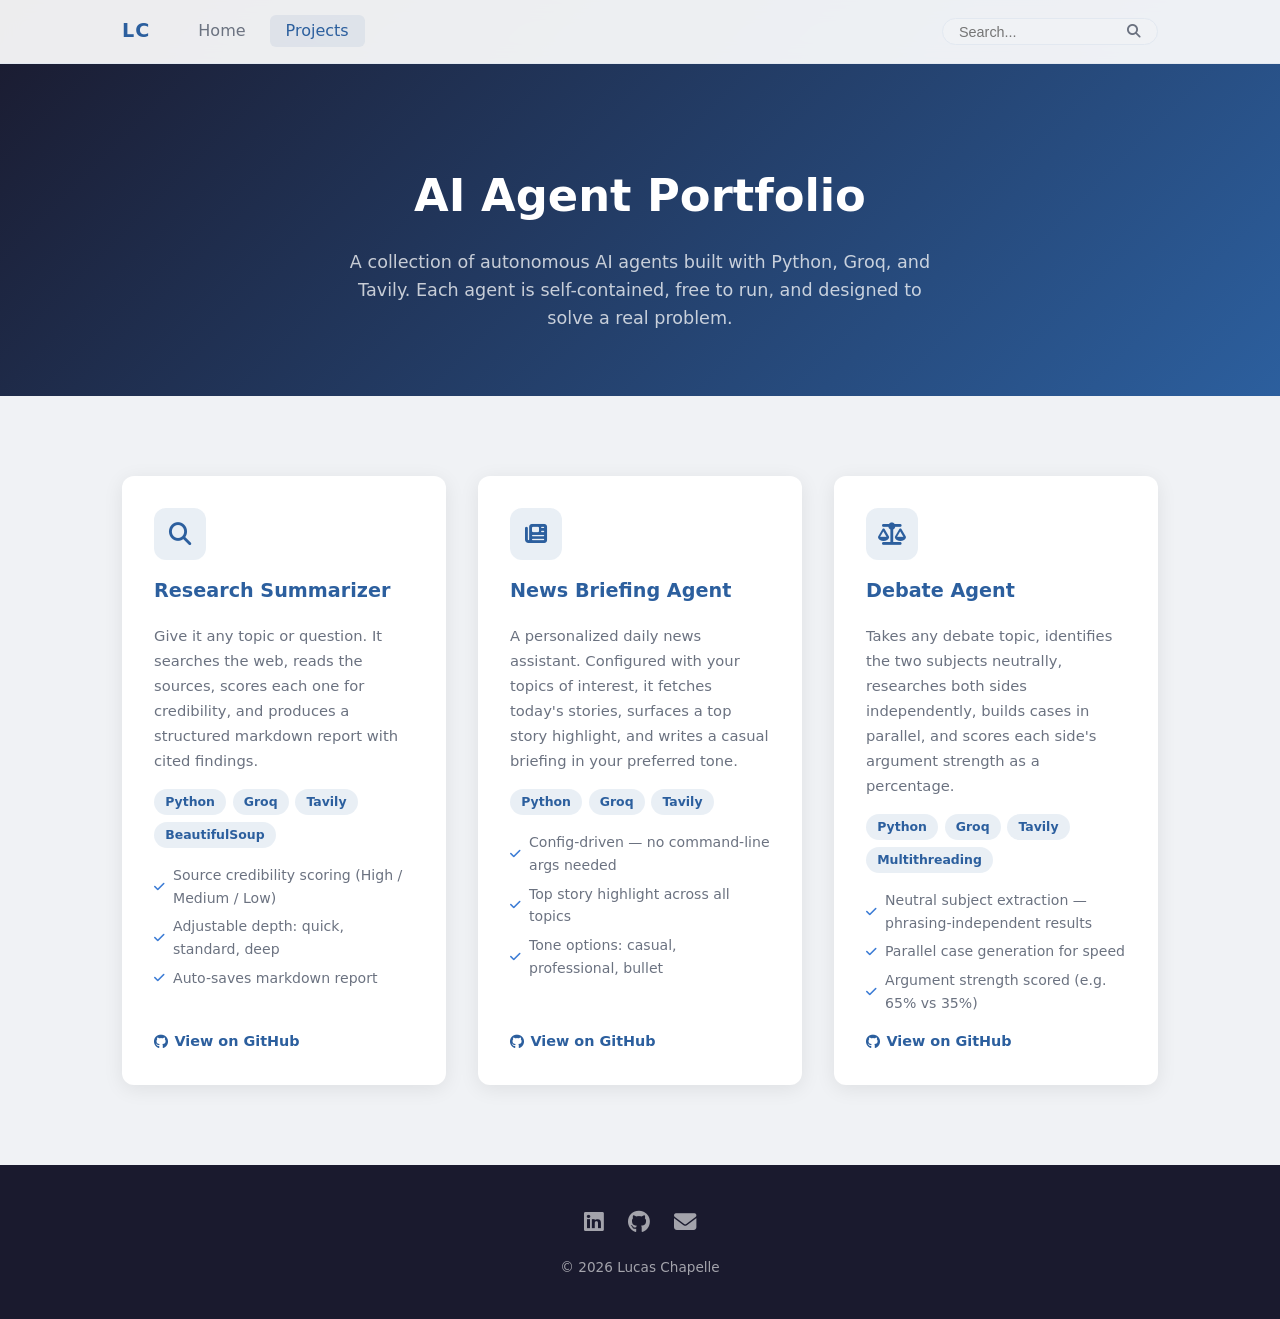
==== projects.html @ 03fcc6c4 "Initial portfolio commit" ====
<!DOCTYPE html>
<html lang="en">
<head>
  <meta charset="UTF-8" />
  <meta name="viewport" content="width=device-width, initial-scale=1.0" />
  <title>Projects — Lucas Chapelle</title>
  <link rel="stylesheet" href="css/style.css" />
  <link rel="stylesheet" href="https://cdnjs.cloudflare.com/ajax/libs/font-awesome/6.5.0/css/all.min.css" />
</head>
<body>

  <!-- HEADER -->
  <header id="site-header">
    <nav>
      <div class="nav-logo">LC</div>
      <ul class="nav-links">
        <li><a href="index.html">Home</a></li>
        <li><a href="projects.html" class="active">Projects</a></li>
      </ul>
      <div class="nav-search">
        <input type="text" id="search-input" placeholder="Search..." />
        <i class="fas fa-search"></i>
      </div>
    </nav>
  </header>

  <!-- PROJECTS HERO -->
  <section id="projects-hero">
    <div class="container">
      <h1>AI Agent Portfolio</h1>
      <p>A collection of autonomous AI agents built with Python, Groq, and Tavily. Each agent is self-contained, free to run, and designed to solve a real problem.</p>
    </div>
  </section>

  <!-- PROJECTS GRID -->
  <section id="projects">
    <div class="container">
      <div class="projects-grid">

        <div class="project-card">
          <div class="project-icon"><i class="fas fa-magnifying-glass"></i></div>
          <h3>Research Summarizer</h3>
          <p class="project-desc">
            Give it any topic or question. It searches the web, reads the sources,
            scores each one for credibility, and produces a structured markdown report
            with cited findings.
          </p>
          <div class="project-tags">
            <span>Python</span><span>Groq</span><span>Tavily</span><span>BeautifulSoup</span>
          </div>
          <div class="project-highlights">
            <p><i class="fas fa-check"></i> Source credibility scoring (High / Medium / Low)</p>
            <p><i class="fas fa-check"></i> Adjustable depth: quick, standard, deep</p>
            <p><i class="fas fa-check"></i> Auto-saves markdown report</p>
          </div>
          <a href="https://github.com/LChap/ai-agents" target="_blank" class="project-link">
            <i class="fab fa-github"></i> View on GitHub
          </a>
        </div>

        <div class="project-card">
          <div class="project-icon"><i class="fas fa-newspaper"></i></div>
          <h3>News Briefing Agent</h3>
          <p class="project-desc">
            A personalized daily news assistant. Configured with your topics of interest,
            it fetches today's stories, surfaces a top story highlight, and writes a
            casual briefing in your preferred tone.
          </p>
          <div class="project-tags">
            <span>Python</span><span>Groq</span><span>Tavily</span>
          </div>
          <div class="project-highlights">
            <p><i class="fas fa-check"></i> Config-driven — no command-line args needed</p>
            <p><i class="fas fa-check"></i> Top story highlight across all topics</p>
            <p><i class="fas fa-check"></i> Tone options: casual, professional, bullet</p>
          </div>
          <a href="https://github.com/LChap/ai-agents" target="_blank" class="project-link">
            <i class="fab fa-github"></i> View on GitHub
          </a>
        </div>

        <div class="project-card">
          <div class="project-icon"><i class="fas fa-scale-balanced"></i></div>
          <h3>Debate Agent</h3>
          <p class="project-desc">
            Takes any debate topic, identifies the two subjects neutrally, researches
            both sides independently, builds cases in parallel, and scores each side's
            argument strength as a percentage.
          </p>
          <div class="project-tags">
            <span>Python</span><span>Groq</span><span>Tavily</span><span>Multithreading</span>
          </div>
          <div class="project-highlights">
            <p><i class="fas fa-check"></i> Neutral subject extraction — phrasing-independent results</p>
            <p><i class="fas fa-check"></i> Parallel case generation for speed</p>
            <p><i class="fas fa-check"></i> Argument strength scored (e.g. 65% vs 35%)</p>
          </div>
          <a href="https://github.com/LChap/ai-agents" target="_blank" class="project-link">
            <i class="fab fa-github"></i> View on GitHub
          </a>
        </div>

      </div>
    </div>
  </section>

  <!-- FOOTER -->
  <footer>
    <div class="footer-links">
      <a href="https://linkedin.com/in/lucas-chapelle-/" target="_blank"><i class="fab fa-linkedin"></i></a>
      <a href="https://github.com/LChap" target="_blank"><i class="fab fa-github"></i></a>
      <a href="mailto:lukechapeller@gmail.com"><i class="fas fa-envelope"></i></a>
    </div>
    <p>&copy; 2026 Lucas Chapelle</p>
  </footer>

  <script src="js/main.js"></script>
</body>
</html>
---- css/style.css ----
/* ============================================================
   BASE & VARIABLES
   ============================================================ */
:root {
  --bg:         #f0f2f5;
  --surface:    #ffffff;
  --blue:       #2c5f9e;
  --blue-light: #3a7bd5;
  --text:       #1a1a2e;
  --text-muted: #6b7280;
  --border:     #e2e8f0;
  --radius:     12px;
  --shadow:     0 4px 20px rgba(0,0,0,0.08);
  --header-h:   64px;
}

* { margin: 0; padding: 0; box-sizing: border-box; }

html { scroll-behavior: smooth; }

body {
  font-family: 'Segoe UI', system-ui, sans-serif;
  background: var(--bg);
  color: var(--text);
  line-height: 1.6;
}

.container {
  max-width: 1100px;
  margin: 0 auto;
  padding: 0 2rem;
}

h2 {
  font-size: 1.8rem;
  color: var(--blue);
  margin-bottom: 1.2rem;
}

/* ============================================================
   HEADER
   ============================================================ */
#site-header {
  position: fixed;
  top: 0; left: 0; right: 0;
  height: var(--header-h);
  background: rgba(255,255,255,0.92);
  backdrop-filter: blur(10px);
  border-bottom: 1px solid var(--border);
  z-index: 1000;
  transition: box-shadow 0.3s;
}

#site-header.scrolled { box-shadow: var(--shadow); }

nav {
  max-width: 1100px;
  margin: 0 auto;
  padding: 0 2rem;
  height: 100%;
  display: flex;
  align-items: center;
  gap: 2rem;
}

.nav-logo {
  font-weight: 700;
  font-size: 1.2rem;
  color: var(--blue);
  letter-spacing: 1px;
  flex-shrink: 0;
}

.nav-links {
  display: flex;
  list-style: none;
  gap: 0.5rem;
  flex: 1;
}

.nav-links a {
  text-decoration: none;
  color: var(--text-muted);
  padding: 0.4rem 1rem;
  border-radius: 6px;
  font-weight: 500;
  transition: color 0.2s, background 0.2s;
}

.nav-links a:hover,
.nav-links a.active {
  color: var(--blue);
  background: rgba(44,95,158,0.08);
}

.nav-search {
  display: flex;
  align-items: center;
  gap: 0.5rem;
  background: var(--bg);
  border: 1px solid var(--border);
  border-radius: 20px;
  padding: 0.3rem 1rem;
}

.nav-search input {
  border: none;
  background: transparent;
  outline: none;
  font-size: 0.9rem;
  color: var(--text);
  width: 160px;
}

.nav-search i { color: var(--text-muted); font-size: 0.85rem; }

/* ============================================================
   HERO
   ============================================================ */
#hero {
  position: relative;
  height: 100vh;
  display: flex;
  align-items: center;
  justify-content: center;
  overflow: hidden;
  text-align: center;
}

.hero-bg {
  position: absolute;
  inset: -20%;
  background: linear-gradient(135deg, #1a1a2e 0%, #16213e 50%, #2c5f9e 100%);
  will-change: transform;
}

.hero-content {
  position: relative;
  z-index: 2;
  display: flex;
  flex-direction: column;
  align-items: center;
  gap: 1rem;
}

.headshot {
  width: 160px;
  height: 160px;
  border-radius: 50%;
  object-fit: cover;
  object-position: center top;
  border: 4px solid rgba(255,255,255,0.3);
  box-shadow: 0 8px 32px rgba(0,0,0,0.4);
}

.hero-content h1 {
  font-size: 3rem;
  color: #fff;
  font-weight: 700;
  letter-spacing: -0.5px;
}

.hero-content .title {
  font-size: 1.2rem;
  color: rgba(255,255,255,0.75);
  letter-spacing: 1px;
}

.social-links {
  display: flex;
  gap: 1rem;
  margin-top: 0.5rem;
}

.social-links a {
  color: #fff;
  text-decoration: none;
  background: rgba(255,255,255,0.15);
  padding: 0.5rem 1.2rem;
  border-radius: 20px;
  font-size: 0.9rem;
  display: flex;
  align-items: center;
  gap: 0.4rem;
  transition: background 0.2s;
}

.social-links a:hover { background: rgba(255,255,255,0.28); }

.scroll-hint {
  position: absolute;
  bottom: 2rem;
  color: rgba(255,255,255,0.5);
  font-size: 0.85rem;
  animation: bounce 2s infinite;
}

@keyframes bounce {
  0%, 100% { transform: translateY(0); }
  50%       { transform: translateY(8px); }
}

/* ============================================================
   ABOUT / EDUCATION
   ============================================================ */
#about {
  padding: 6rem 0;
  background: var(--bg);
}

.profile-text {
  font-size: 1.1rem;
  color: var(--text-muted);
  max-width: 700px;
  margin-bottom: 3rem;
  line-height: 1.8;
}

.education-grid {
  display: grid;
  grid-template-columns: 1fr 1fr;
  gap: 1.5rem;
}

.edu-card {
  background: var(--surface);
  border-radius: var(--radius);
  padding: 1.8rem;
  box-shadow: var(--shadow);
  border-left: 4px solid var(--blue);
}

.edu-card h3 { color: var(--blue); margin-bottom: 0.3rem; }
.edu-card .school { font-weight: 600; margin-bottom: 0.2rem; }
.edu-card .date { color: var(--text-muted); font-size: 0.9rem; margin-bottom: 0.6rem; }
.edu-card .courses { font-size: 0.85rem; color: var(--text-muted); }

/* ============================================================
   EXPERIENCE & SKILLS
   ============================================================ */
#experience {
  padding: 6rem 0;
  background: var(--surface);
}

.experience-layout {
  display: grid;
  grid-template-columns: 320px 1fr;
  gap: 4rem;
  align-items: start;
}

/* Skills */
.skills-panel { position: sticky; top: calc(var(--header-h) + 2rem); }

.skills-list { display: flex; flex-direction: column; gap: 1rem; }

.skill-item span {
  display: block;
  font-size: 0.9rem;
  font-weight: 600;
  margin-bottom: 0.3rem;
  color: var(--text);
  transition: color 0.2s;
}

.skill-bar {
  height: 8px;
  background: var(--border);
  border-radius: 4px;
  overflow: hidden;
}

.skill-fill {
  height: 100%;
  width: 0%;
  background: linear-gradient(90deg, var(--blue), var(--blue-light));
  border-radius: 4px;
  transition: width 0.6s ease, opacity 0.2s;
}

.skill-item:hover span { color: var(--blue); }
.skill-item:hover .skill-fill { opacity: 0.85; }

/* Experience */
.exp-card {
  background: var(--bg);
  border-radius: var(--radius);
  padding: 1.5rem 1.8rem;
  margin-bottom: 1.2rem;
  border-left: 4px solid var(--blue-light);
  transition: transform 0.2s, box-shadow 0.2s;
}

.exp-card:hover {
  transform: translateX(4px);
  box-shadow: var(--shadow);
}

.exp-header {
  display: flex;
  justify-content: space-between;
  align-items: baseline;
  margin-bottom: 0.2rem;
}

.exp-card h3 { color: var(--blue); font-size: 1rem; }
.exp-card .date { font-size: 0.82rem; color: var(--text-muted); }
.exp-card .company { font-weight: 600; margin-bottom: 0.6rem; font-size: 0.9rem; }
.exp-card ul { padding-left: 1.2rem; }
.exp-card li { font-size: 0.9rem; color: var(--text-muted); margin-bottom: 0.3rem; }

/* ============================================================
   INTERESTS
   ============================================================ */
#interests {
  padding: 6rem 0;
  background: var(--bg);
  text-align: center;
}

.interests-sub {
  color: var(--text-muted);
  margin-bottom: 3rem;
  font-size: 1rem;
}

.interests-grid {
  display: flex;
  justify-content: center;
  gap: 2rem;
  flex-wrap: wrap;
}

.interest-card {
  background: var(--surface);
  border-radius: var(--radius);
  padding: 2.5rem 2rem;
  width: 160px;
  box-shadow: var(--shadow);
  transition: transform 0.25s, box-shadow 0.25s;
  cursor: default;
}

.interest-card:hover {
  transform: translateY(-8px);
  box-shadow: 0 12px 30px rgba(44,95,158,0.15);
}

.interest-card i {
  font-size: 2.5rem;
  color: var(--blue);
  margin-bottom: 1rem;
  display: block;
}

.interest-card p { font-weight: 600; color: var(--text-muted); }

/* ============================================================
   FOOTER
   ============================================================ */
footer {
  background: #1a1a2e;
  color: rgba(255,255,255,0.6);
  text-align: center;
  padding: 2.5rem 1rem;
}

.footer-links {
  display: flex;
  justify-content: center;
  gap: 1.5rem;
  margin-bottom: 1rem;
}

.footer-links a {
  color: rgba(255,255,255,0.6);
  font-size: 1.4rem;
  transition: color 0.2s;
}

.footer-links a:hover { color: #fff; }

footer p { font-size: 0.85rem; }

/* ============================================================
   PROJECTS PAGE
   ============================================================ */
#projects-hero {
  padding: 10rem 0 4rem;
  background: linear-gradient(135deg, #1a1a2e, #2c5f9e);
  text-align: center;
  color: #fff;
}

#projects-hero h1 {
  font-size: 2.8rem;
  margin-bottom: 1rem;
}

#projects-hero p {
  color: rgba(255,255,255,0.75);
  font-size: 1.1rem;
  max-width: 600px;
  margin: 0 auto;
}

#projects { padding: 5rem 0; }

.projects-grid {
  display: grid;
  grid-template-columns: repeat(auto-fit, minmax(320px, 1fr));
  gap: 2rem;
}

.project-card {
  background: var(--surface);
  border-radius: var(--radius);
  padding: 2rem;
  box-shadow: var(--shadow);
  display: flex;
  flex-direction: column;
  gap: 1rem;
  transition: transform 0.25s, box-shadow 0.25s;
}

.project-card:hover {
  transform: translateY(-6px);
  box-shadow: 0 16px 40px rgba(44,95,158,0.15);
}

.project-icon {
  width: 52px;
  height: 52px;
  background: rgba(44,95,158,0.1);
  border-radius: 12px;
  display: flex;
  align-items: center;
  justify-content: center;
}

.project-icon i { font-size: 1.4rem; color: var(--blue); }

.project-card h3 { color: var(--blue); font-size: 1.2rem; }

.project-desc { color: var(--text-muted); font-size: 0.92rem; line-height: 1.7; }

.project-tags {
  display: flex;
  flex-wrap: wrap;
  gap: 0.4rem;
}

.project-tags span {
  background: rgba(44,95,158,0.1);
  color: var(--blue);
  font-size: 0.78rem;
  font-weight: 600;
  padding: 0.2rem 0.7rem;
  border-radius: 20px;
}

.project-highlights { display: flex; flex-direction: column; gap: 0.4rem; }

.project-highlights p {
  font-size: 0.88rem;
  color: var(--text-muted);
  display: flex;
  align-items: center;
  gap: 0.5rem;
}

.project-highlights i { color: var(--blue-light); font-size: 0.75rem; }

.project-link {
  margin-top: auto;
  display: inline-flex;
  align-items: center;
  gap: 0.4rem;
  color: var(--blue);
  text-decoration: none;
  font-weight: 600;
  font-size: 0.9rem;
  transition: gap 0.2s;
}

.project-link:hover { gap: 0.7rem; }

/* ============================================================
   RESPONSIVE
   ============================================================ */
@media (max-width: 768px) {
  .education-grid { grid-template-columns: 1fr; }
  .experience-layout { grid-template-columns: 1fr; }
  .skills-panel { position: static; }
  .hero-content h1 { font-size: 2rem; }
  .nav-search input { width: 100px; }
}
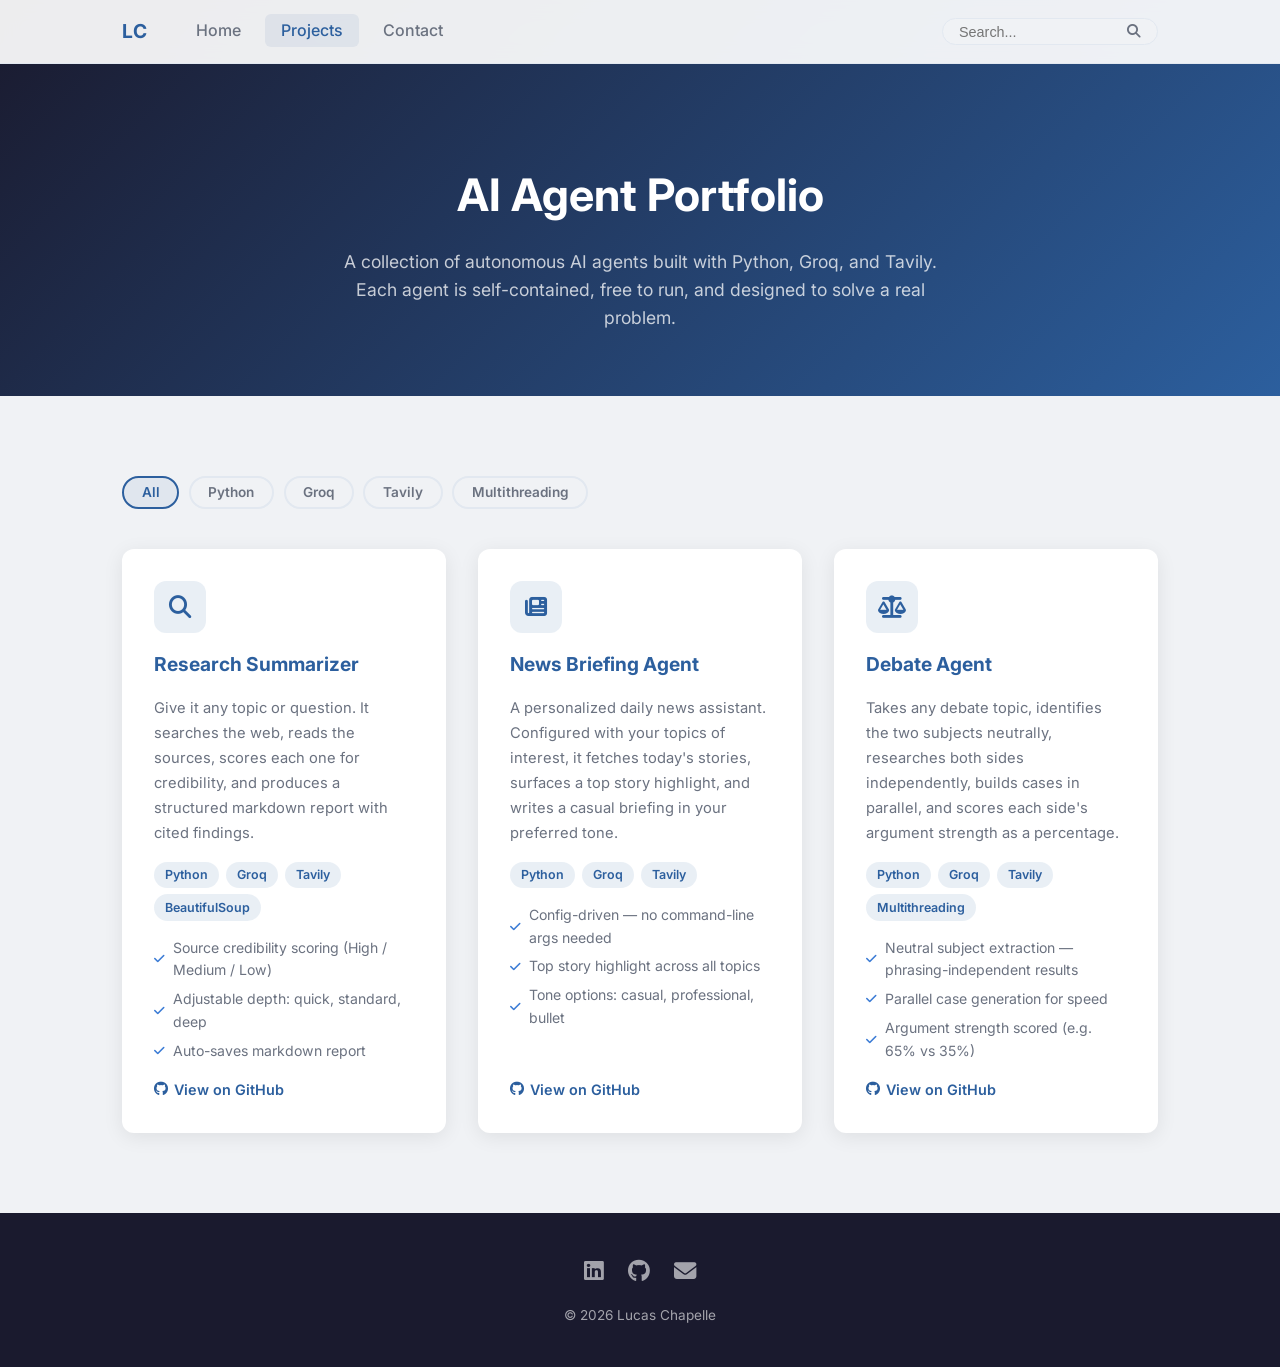
==== commit e683d3f7: "UI and UX updates with additional functionality" ====
--- a/projects.html
+++ b/projects.html
@@ -16,6 +16,7 @@
       <ul class="nav-links">
         <li><a href="index.html">Home</a></li>
         <li><a href="projects.html" class="active">Projects</a></li>
+        <li><a href="index.html#contact">Contact</a></li>
       </ul>
       <div class="nav-search">
         <input type="text" id="search-input" placeholder="Search..." />
@@ -35,6 +36,13 @@
   <!-- PROJECTS GRID -->
   <section id="projects">
     <div class="container">
+      <div class="project-filters">
+        <button class="filter-btn active" data-filter="all">All</button>
+        <button class="filter-btn" data-filter="Python">Python</button>
+        <button class="filter-btn" data-filter="Groq">Groq</button>
+        <button class="filter-btn" data-filter="Tavily">Tavily</button>
+        <button class="filter-btn" data-filter="Multithreading">Multithreading</button>
+      </div>
       <div class="projects-grid">
 
         <div class="project-card">
@@ -114,6 +122,7 @@
     <p>&copy; 2026 Lucas Chapelle</p>
   </footer>
 
+  <button id="back-to-top" aria-label="Back to top"><i class="fas fa-arrow-up"></i></button>
   <script src="js/main.js"></script>
 </body>
 </html>
--- a/css/style.css
+++ b/css/style.css
@@ -1,3 +1,8 @@
+/* ============================================================
+   FONT
+   ============================================================ */
+@import url('https://fonts.googleapis.com/css2?family=Inter:wght@400;500;600;700&display=swap');
+
 /* ============================================================
    BASE & VARIABLES
    ============================================================ */
@@ -19,7 +24,7 @@
 html { scroll-behavior: smooth; }
 
 body {
-  font-family: 'Segoe UI', system-ui, sans-serif;
+  font-family: 'Inter', 'Segoe UI', system-ui, sans-serif;
   background: var(--bg);
   color: var(--text);
   line-height: 1.6;
@@ -245,42 +250,65 @@
 
 .experience-layout {
   display: grid;
-  grid-template-columns: 320px 1fr;
+  grid-template-columns: 280px 1fr;
   gap: 4rem;
   align-items: start;
-}
-
-/* Skills */
-.skills-panel { position: sticky; top: calc(var(--header-h) + 2rem); }
-
-.skills-list { display: flex; flex-direction: column; gap: 1rem; }
-
-.skill-item span {
-  display: block;
-  font-size: 0.9rem;
-  font-weight: 600;
-  margin-bottom: 0.3rem;
-  color: var(--text);
-  transition: color 0.2s;
-}
-
-.skill-bar {
-  height: 8px;
-  background: var(--border);
-  border-radius: 4px;
-  overflow: hidden;
-}
-
-.skill-fill {
+  grid-auto-rows: min-content;
+}
+
+/* Skills — Hexagon Grid */
+.skills-panel {
+  align-self: start;
+  position: sticky;
+  top: calc(var(--header-h) + 2rem);
+}
+
+.hex-grid {
+  display: grid;
+  grid-template-columns: repeat(3, 80px);
+  gap: 8px;
+}
+
+.hex {
+  width: 80px;
+  height: 80px;
+  background: linear-gradient(135deg, var(--blue), var(--blue-light));
+  border-radius: 14px;
+  transform: rotate(30deg);
+  display: flex;
+  align-items: center;
+  justify-content: center;
+  cursor: default;
+  transition: transform 0.25s, box-shadow 0.25s;
+}
+
+.hex:hover {
+  transform: rotate(30deg) scale(1.15);
+  box-shadow: 0 0 22px rgba(58,123,213,0.75);
+  z-index: 2;
+}
+
+.hex-inner {
+  transform: rotate(-30deg);
+  display: flex;
+  flex-direction: column;
+  align-items: center;
+  justify-content: center;
+  gap: 4px;
+  color: #fff;
+  text-align: center;
+  width: 100%;
   height: 100%;
-  width: 0%;
-  background: linear-gradient(90deg, var(--blue), var(--blue-light));
-  border-radius: 4px;
-  transition: width 0.6s ease, opacity 0.2s;
-}
-
-.skill-item:hover span { color: var(--blue); }
-.skill-item:hover .skill-fill { opacity: 0.85; }
+}
+
+.hex-inner i { font-size: 1.2rem; }
+
+.hex-inner span {
+  font-size: 0.6rem;
+  font-weight: 700;
+  letter-spacing: 0.3px;
+  line-height: 1.1;
+}
 
 /* Experience */
 .exp-card {
@@ -487,6 +515,166 @@
 .project-link:hover { gap: 0.7rem; }
 
 /* ============================================================
+   HERO CTAs
+   ============================================================ */
+.hero-ctas {
+  display: flex;
+  gap: 1rem;
+  margin-top: 0.5rem;
+  flex-wrap: wrap;
+  justify-content: center;
+}
+
+.btn-hero-primary {
+  background: var(--blue);
+  color: #fff;
+  text-decoration: none;
+  padding: 0.75rem 1.8rem;
+  border-radius: 30px;
+  font-weight: 600;
+  font-size: 0.95rem;
+  display: inline-flex;
+  align-items: center;
+  gap: 0.5rem;
+  transition: background 0.2s, transform 0.2s;
+}
+
+.btn-hero-primary:hover {
+  background: var(--blue-light);
+  transform: translateY(-2px);
+}
+
+.btn-hero-outline {
+  color: #fff;
+  text-decoration: none;
+  padding: 0.75rem 1.8rem;
+  border-radius: 30px;
+  border: 2px solid rgba(255,255,255,0.5);
+  font-weight: 600;
+  font-size: 0.95rem;
+  transition: border-color 0.2s, transform 0.2s;
+}
+
+.btn-hero-outline:hover {
+  border-color: rgba(255,255,255,0.9);
+  transform: translateY(-2px);
+}
+
+/* ============================================================
+   CONTACT
+   ============================================================ */
+#contact {
+  padding: 6rem 0;
+  background: var(--surface);
+  text-align: center;
+}
+
+.contact-sub {
+  color: var(--text-muted);
+  font-size: 1rem;
+  max-width: 520px;
+  margin: 0 auto 3rem;
+  line-height: 1.7;
+}
+
+.contact-actions {
+  display: flex;
+  justify-content: center;
+  gap: 1rem;
+  flex-wrap: wrap;
+}
+
+.btn-contact {
+  display: inline-flex;
+  align-items: center;
+  gap: 0.5rem;
+  padding: 0.75rem 1.6rem;
+  border-radius: 30px;
+  text-decoration: none;
+  font-weight: 600;
+  font-size: 0.92rem;
+  background: var(--blue);
+  color: #fff;
+  transition: background 0.2s, transform 0.2s;
+}
+
+.btn-contact:hover {
+  background: var(--blue-light);
+  transform: translateY(-2px);
+}
+
+.btn-contact-outline {
+  background: transparent;
+  color: var(--blue);
+  border: 2px solid var(--blue);
+}
+
+.btn-contact-outline:hover {
+  background: var(--blue);
+  color: #fff;
+  transform: translateY(-2px);
+}
+
+/* ============================================================
+   BACK TO TOP
+   ============================================================ */
+#back-to-top {
+  position: fixed;
+  bottom: 2rem;
+  right: 2rem;
+  width: 44px;
+  height: 44px;
+  background: var(--blue);
+  color: #fff;
+  border: none;
+  border-radius: 50%;
+  font-size: 1rem;
+  cursor: pointer;
+  opacity: 0;
+  visibility: hidden;
+  transition: opacity 0.3s, visibility 0.3s, transform 0.2s;
+  z-index: 900;
+  box-shadow: 0 4px 14px rgba(44,95,158,0.4);
+}
+
+#back-to-top.visible {
+  opacity: 1;
+  visibility: visible;
+}
+
+#back-to-top:hover { transform: translateY(-3px); }
+
+/* ============================================================
+   PROJECT FILTERS
+   ============================================================ */
+.project-filters {
+  display: flex;
+  gap: 0.6rem;
+  flex-wrap: wrap;
+  margin-bottom: 2.5rem;
+}
+
+.filter-btn {
+  padding: 0.4rem 1.1rem;
+  border-radius: 20px;
+  border: 2px solid var(--border);
+  background: transparent;
+  color: var(--text-muted);
+  font-size: 0.85rem;
+  font-weight: 600;
+  cursor: pointer;
+  transition: all 0.2s;
+  font-family: inherit;
+}
+
+.filter-btn:hover,
+.filter-btn.active {
+  border-color: var(--blue);
+  color: var(--blue);
+  background: rgba(44,95,158,0.08);
+}
+
+/* ============================================================
    RESPONSIVE
    ============================================================ */
 @media (max-width: 768px) {
